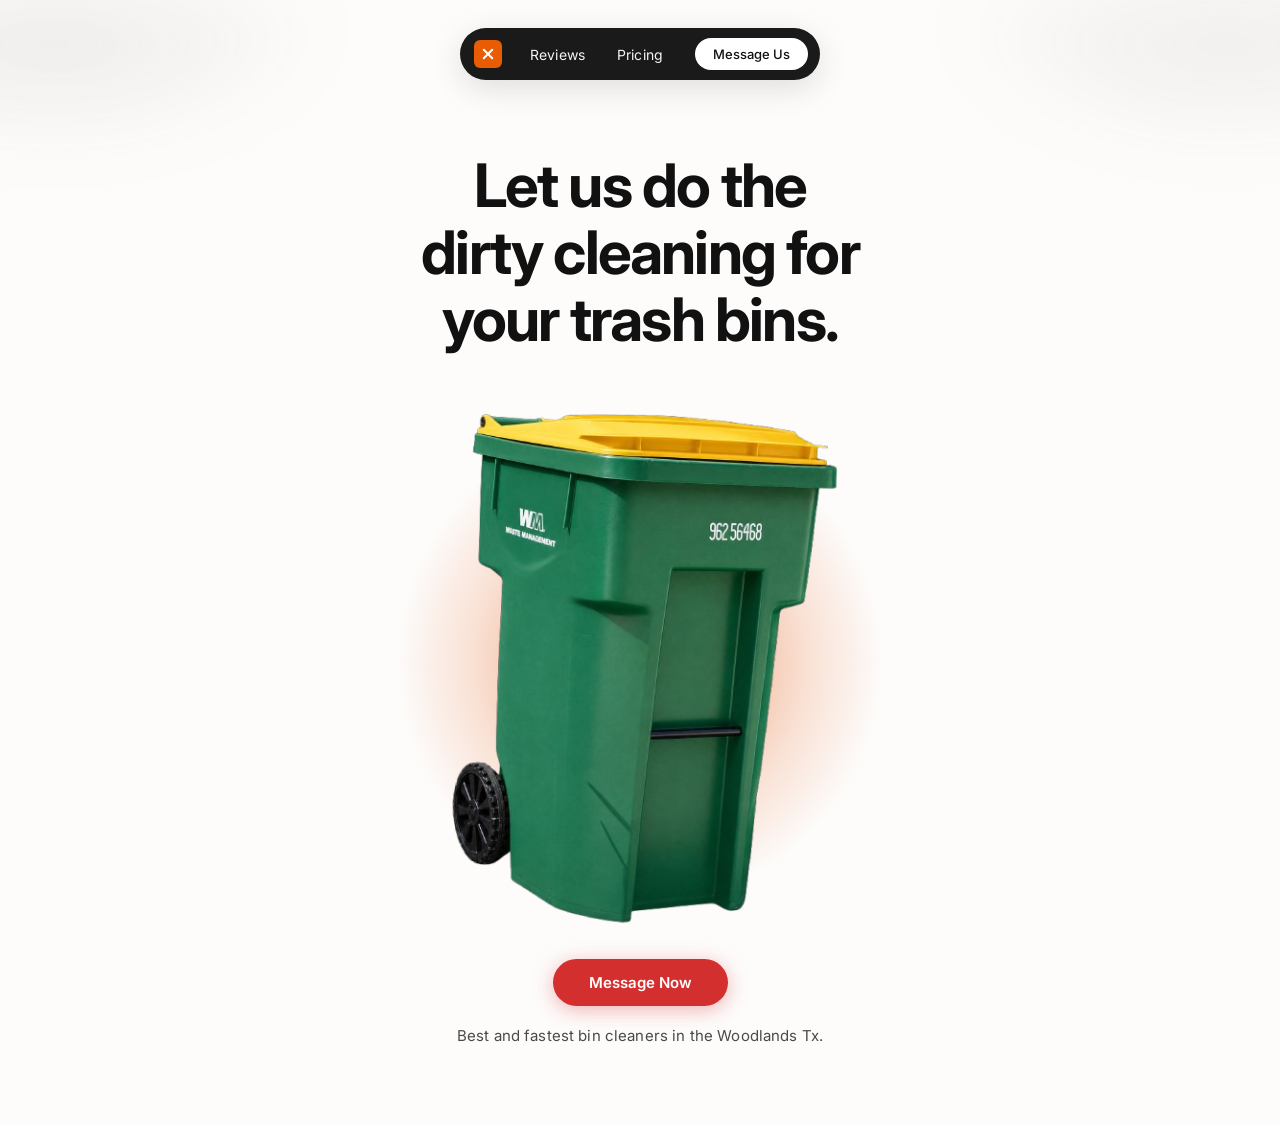
==== index.html @ b74486fa "Initial commit: WhiteBin landing page" ====
<!DOCTYPE html>
<html lang="en">
<head>
  <meta charset="UTF-8">
  <meta name="viewport" content="width=device-width, initial-scale=1.0">
  <title>WhiteBin</title>
  <link rel="preconnect" href="https://fonts.googleapis.com">
  <link rel="preconnect" href="https://fonts.gstatic.com" crossorigin>
  <link href="https://fonts.googleapis.com/css2?family=Inter:wght@400;500;600;700&display=swap" rel="stylesheet">
  <link rel="stylesheet" href="styles.css">
</head>
<body>
  <div class="atmosphere atmosphere--left" aria-hidden="true"></div>
  <div class="atmosphere atmosphere--right" aria-hidden="true"></div>

  <header class="nav-wrap">
    <nav class="nav">
      <a href="#" class="nav__logo" aria-label="WhiteBin home">
        <span class="nav__logo-icon"></span>
      </a>
      <div class="nav__links">
        <a href="#" class="nav__link">Reviews</a>
        <a href="#" class="nav__link">Pricing</a>
      </div>
      <a href="#" class="nav__cta">Message Us</a>
    </nav>
  </header>

  <main>
    <h1 class="hero">
      <span>Let us do the</span>
      <span>dirty cleaning for</span>
      <span>your trash bins.</span>
    </h1>

    <div class="bin-stage">
      <div class="bin-visual">
        <div class="bin-glow" aria-hidden="true"></div>
        <img src="trashbin.png" alt="" class="bin-image" width="520" height="620">
      </div>
    </div>

    <div class="footer-actions">
      <a href="#" class="message-now">Message Now</a>
      <p class="tagline">Best and fastest bin cleaners in the Woodlands Tx.</p>
    </div>
  </main>

  <script src="script.js"></script>
</body>
</html>
---- styles.css ----
*,
*::before,
*::after {
  box-sizing: border-box;
  margin: 0;
  padding: 0;
}

html,
body {
  height: 100%;
}

body {
  font-family: "Inter", system-ui, -apple-system, sans-serif;
  background-color: #fdfcfb;
  color: #111;
  min-height: 100vh;
  overflow-x: hidden;
  position: relative;
}

.atmosphere {
  position: fixed;
  top: 0;
  width: 42vw;
  max-width: 520px;
  height: 220px;
  pointer-events: none;
  z-index: 0;
  opacity: 0.35;
  filter: blur(40px);
}

.atmosphere--left {
  left: -8%;
  background: radial-gradient(
    ellipse 80% 100% at 30% 0%,
    rgba(120, 110, 100, 0.45) 0%,
    transparent 70%
  );
}

.atmosphere--right {
  right: -8%;
  background: radial-gradient(
    ellipse 80% 100% at 70% 0%,
    rgba(120, 110, 100, 0.4) 0%,
    transparent 70%
  );
}

.nav-wrap {
  position: relative;
  z-index: 2;
  display: flex;
  justify-content: center;
  padding: 28px 20px 0;
}

.nav {
  display: flex;
  align-items: center;
  gap: 28px;
  background: #1a1a1a;
  border-radius: 999px;
  padding: 10px 12px 10px 14px;
  box-shadow: 0 8px 32px rgba(0, 0, 0, 0.12);
}

.nav__logo {
  display: flex;
  align-items: center;
  text-decoration: none;
  flex-shrink: 0;
}

.nav__logo-icon {
  display: block;
  width: 28px;
  height: 28px;
  border-radius: 6px;
  background: #e85d04;
  position: relative;
}

.nav__logo-icon::before,
.nav__logo-icon::after {
  content: "";
  position: absolute;
  background: #fff;
  border-radius: 1px;
}

.nav__logo-icon::before {
  width: 14px;
  height: 2px;
  top: 50%;
  left: 50%;
  transform: translate(-50%, -50%) rotate(45deg);
}

.nav__logo-icon::after {
  width: 14px;
  height: 2px;
  top: 50%;
  left: 50%;
  transform: translate(-50%, -50%) rotate(-45deg);
}

.nav__links {
  display: flex;
  align-items: center;
  gap: 32px;
}

.nav__link {
  color: #f5f5f5;
  text-decoration: none;
  font-size: 0.875rem;
  font-weight: 400;
  letter-spacing: 0.01em;
  white-space: nowrap;
}

.nav__link:hover {
  opacity: 0.85;
}

.nav__cta {
  display: inline-flex;
  align-items: center;
  justify-content: center;
  background: #fff;
  color: #111;
  text-decoration: none;
  font-size: 0.8125rem;
  font-weight: 500;
  padding: 8px 18px;
  border-radius: 999px;
  white-space: nowrap;
  margin-left: 4px;
}

.nav__cta:hover {
  background: #f0f0f0;
}

main {
  position: relative;
  z-index: 1;
  display: flex;
  flex-direction: column;
  align-items: center;
  padding: 0 24px 48px;
  min-height: calc(100vh - 80px);
}

.hero {
  text-align: center;
  font-size: clamp(2.25rem, 5.5vw, 3.75rem);
  font-weight: 700;
  line-height: 1.12;
  letter-spacing: -0.03em;
  max-width: 900px;
  margin-top: clamp(48px, 8vh, 88px);
  margin-bottom: clamp(24px, 4vh, 40px);
}

.hero span {
  display: block;
}

.bin-stage {
  position: relative;
  display: flex;
  align-items: center;
  justify-content: center;
  width: 100%;
  flex: 1;
  min-height: 360px;
  margin-bottom: auto;
}

.bin-visual {
  position: relative;
  display: inline-block;
  line-height: 0;
}

.bin-glow {
  position: absolute;
  z-index: 0;
  top: 50%;
  left: 50%;
  width: min(480px, 82vw);
  height: min(480px, 82vw);
  transform: translate(-50%, -50%);
  border-radius: 50%;
  background: radial-gradient(
    circle at center,
    rgba(230, 81, 0, 0.55) 0%,
    rgba(230, 81, 0, 0.35) 30%,
    rgba(230, 81, 0, 0.15) 50%,
    transparent 72%
  );
  pointer-events: none;
}

.bin-image {
  position: relative;
  z-index: 1;
  width: min(420px, 78vw);
  height: auto;
  object-fit: contain;
  display: block;
}

.footer-actions {
  display: flex;
  flex-direction: column;
  align-items: center;
  gap: 20px;
  margin-top: auto;
  padding-top: 24px;
  padding-bottom: 32px;
}

.message-now {
  display: inline-flex;
  align-items: center;
  justify-content: center;
  background: #d32f2f;
  color: #fff;
  text-decoration: none;
  font-size: 0.9375rem;
  font-weight: 600;
  padding: 14px 36px;
  border-radius: 999px;
  border: none;
  cursor: pointer;
  box-shadow: 0 4px 20px rgba(211, 47, 47, 0.35);
  transition: background 0.2s ease, transform 0.15s ease;
}

.message-now:hover {
  background: #c62828;
}

.message-now:active {
  transform: scale(0.98);
}

.tagline {
  font-size: 0.9375rem;
  font-weight: 400;
  color: #4a4a4a;
  text-align: center;
  letter-spacing: 0.01em;
}

@media (max-width: 640px) {
  .nav {
    gap: 16px;
    padding: 8px 10px 8px 12px;
  }

  .nav__links {
    gap: 20px;
  }

  .nav__link {
    font-size: 0.8125rem;
  }

  .nav__cta {
    font-size: 0.75rem;
    padding: 7px 14px;
  }
}
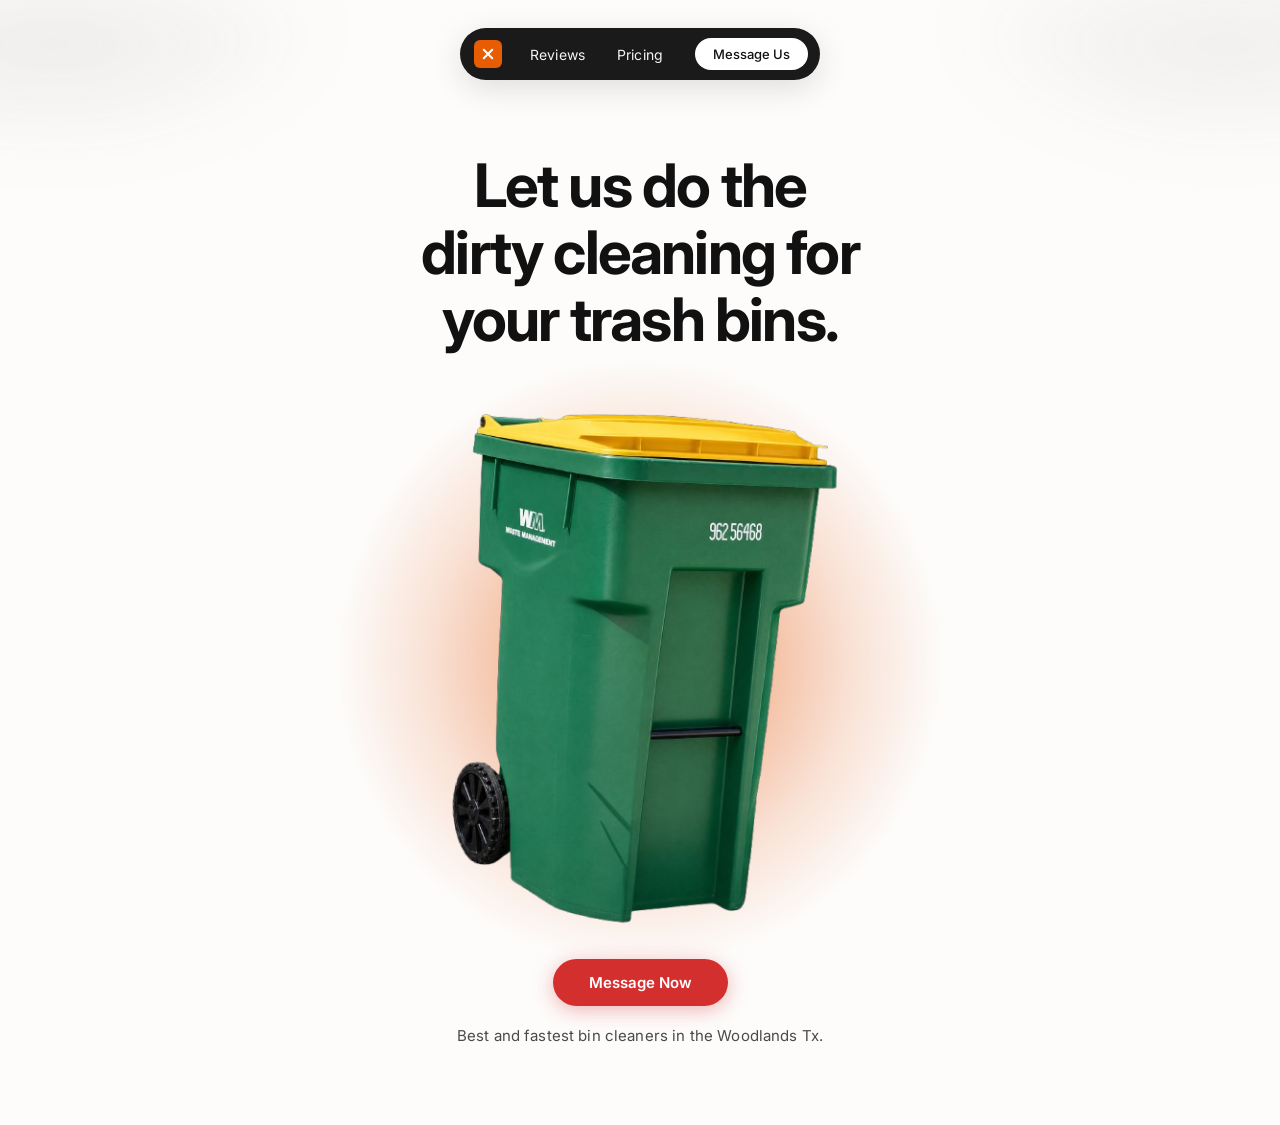
==== commit e450b8fd: "Initial commit: WhiteBin landing page" ====
--- a/index.html
+++ b/index.html
@@ -22,7 +22,7 @@
         <a href="#" class="nav__link">Reviews</a>
         <a href="#" class="nav__link">Pricing</a>
       </div>
-      <a href="#" class="nav__cta">Message Us</a>
+      <a href="message/" class="nav__cta">Message Us</a>
     </nav>
   </header>
 
@@ -41,7 +41,7 @@
     </div>
 
     <div class="footer-actions">
-      <a href="#" class="message-now">Message Now</a>
+      <a href="message/" class="message-now">Message Now</a>
       <p class="tagline">Best and fastest bin cleaners in the Woodlands Tx.</p>
     </div>
   </main>
--- a/styles.css
+++ b/styles.css
@@ -193,8 +193,8 @@
   z-index: 0;
   top: 50%;
   left: 50%;
-  width: min(480px, 82vw);
-  height: min(480px, 82vw);
+  width: min(600px, 102.5vw);
+  height: min(600px, 102.5vw);
   transform: translate(-50%, -50%);
   border-radius: 50%;
   background: radial-gradient(
